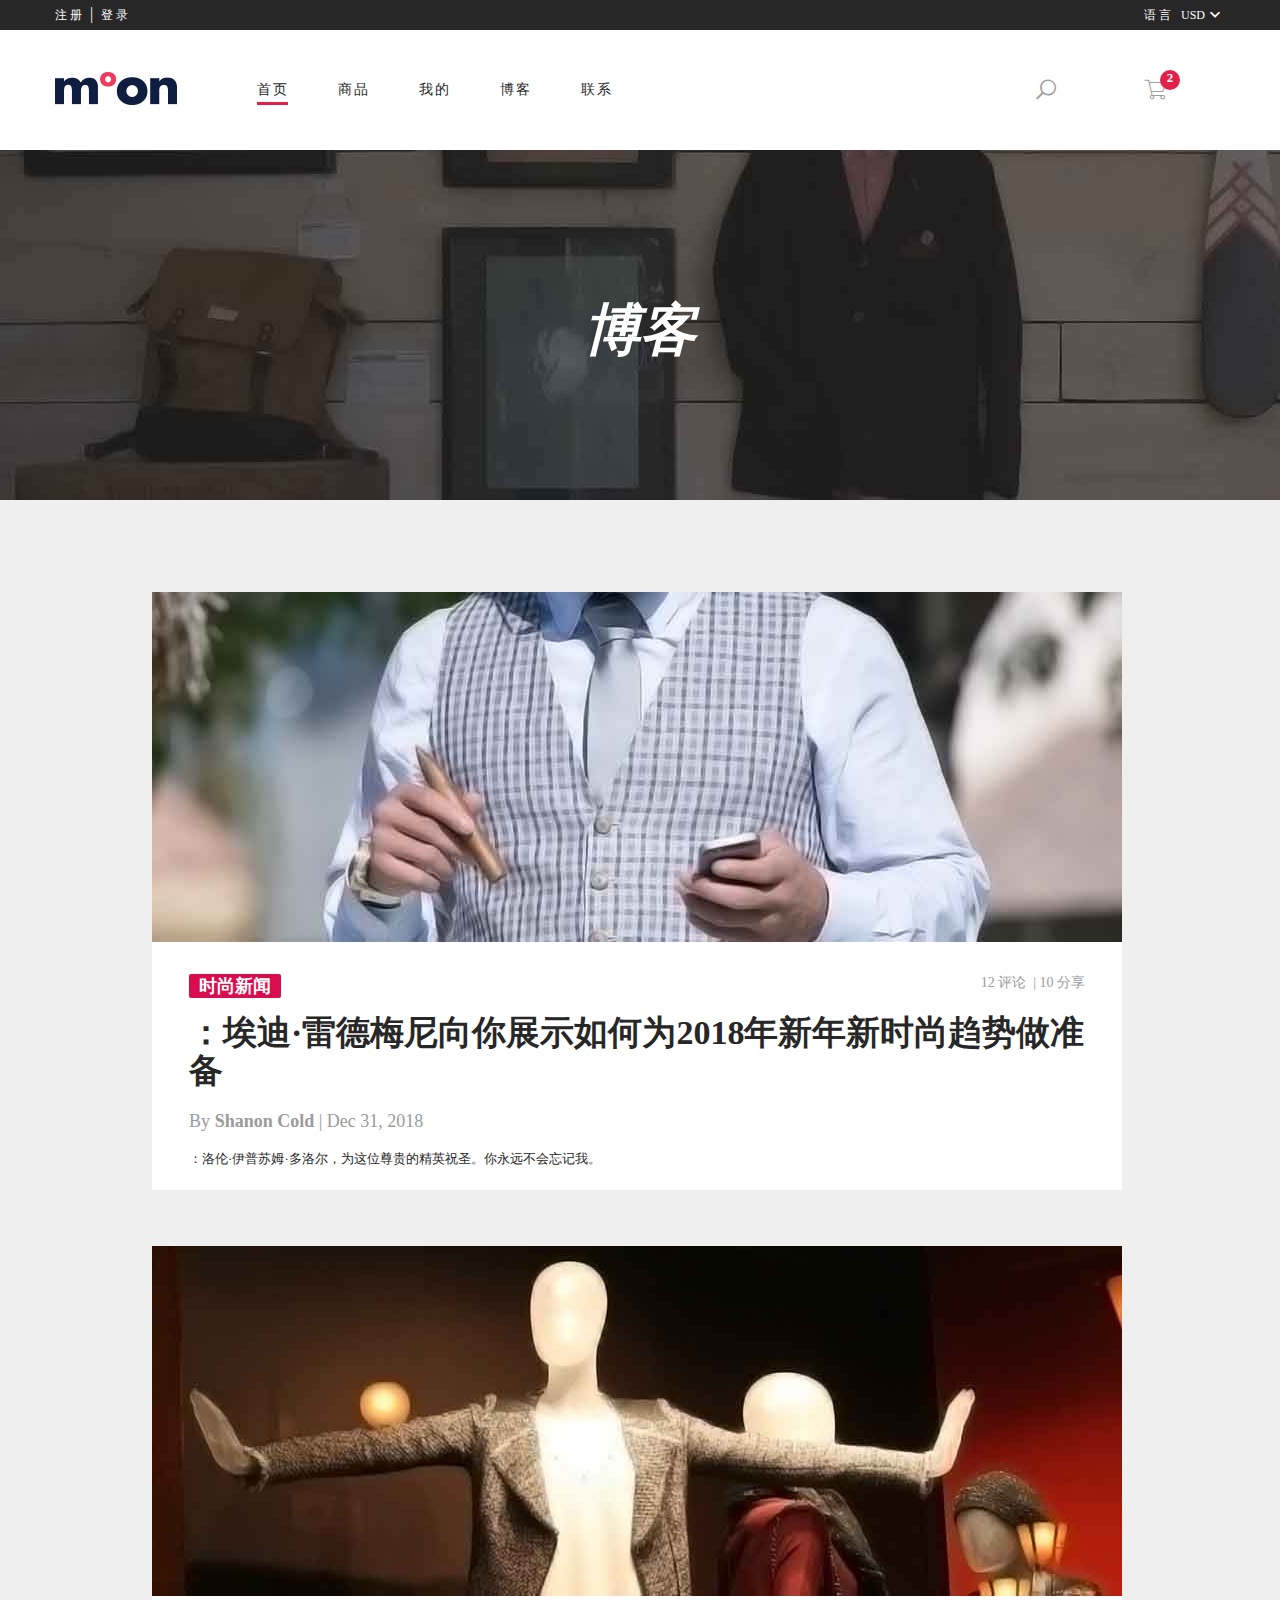
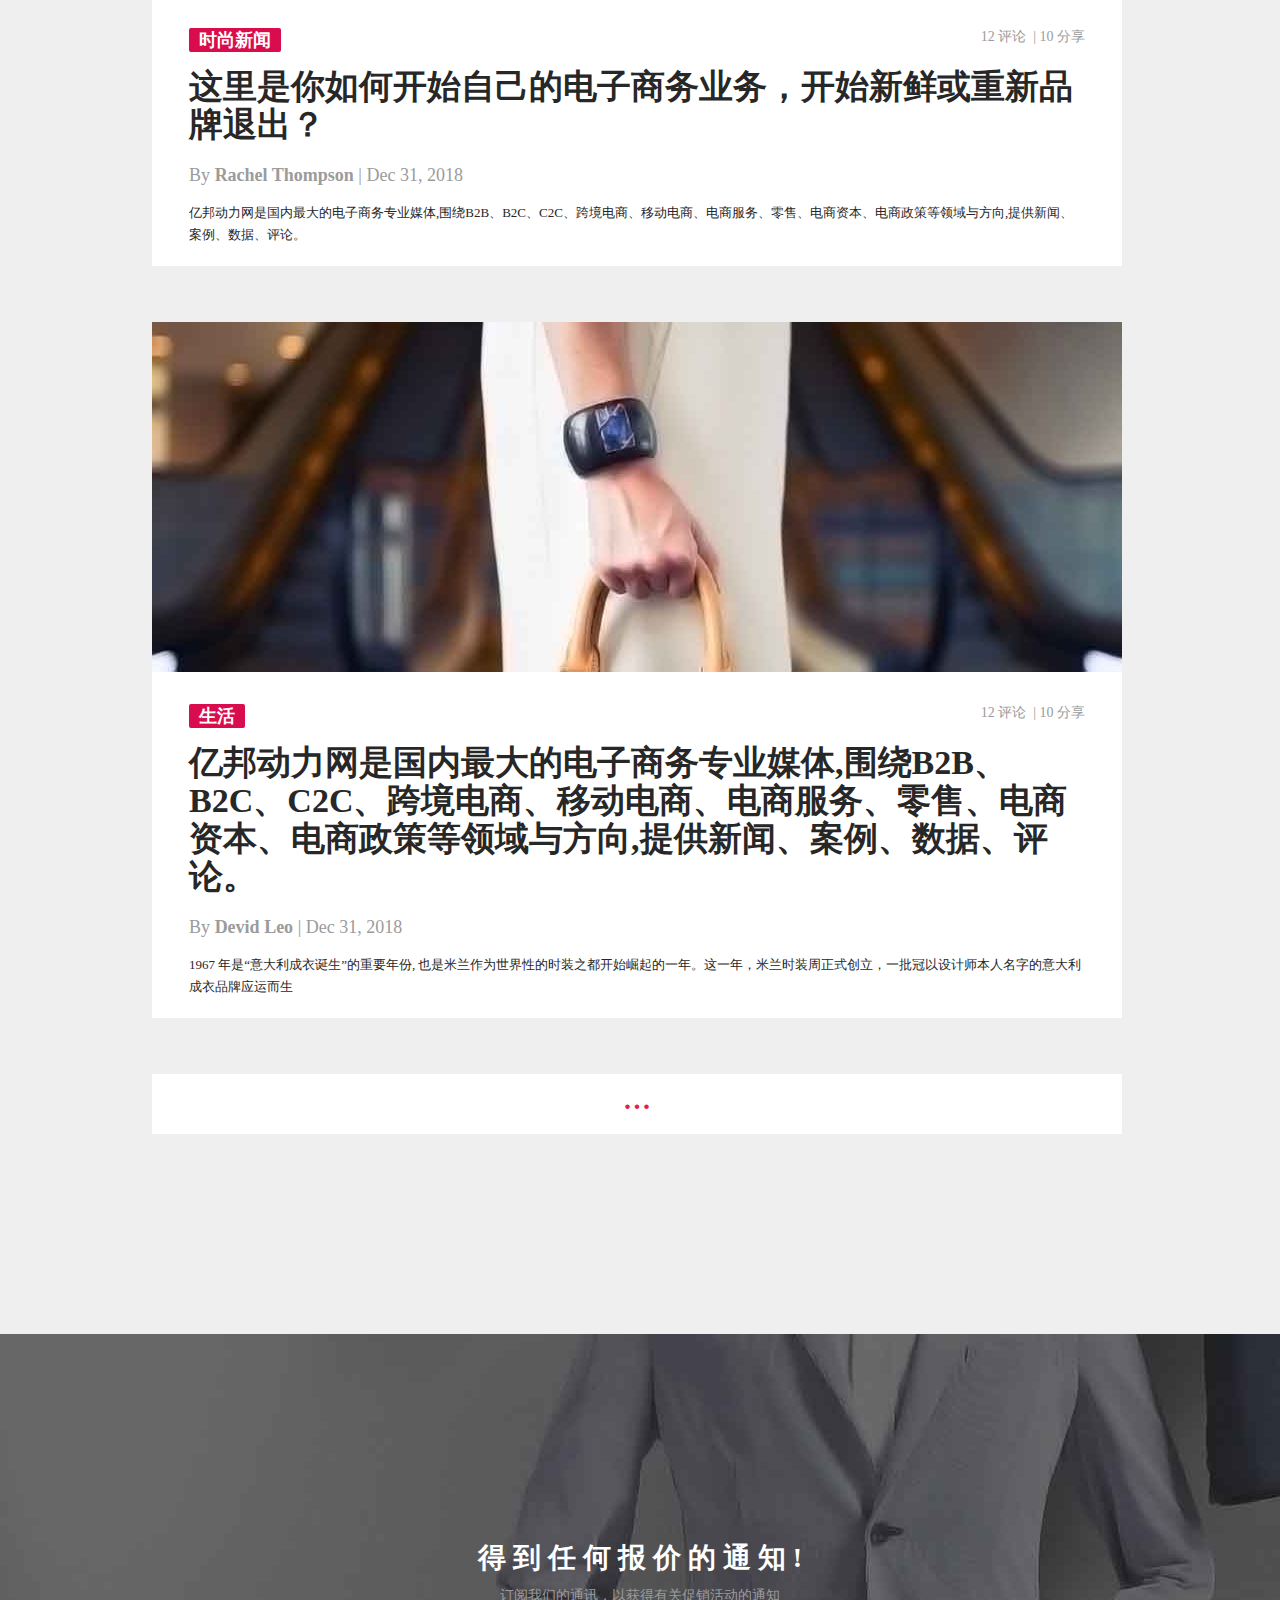
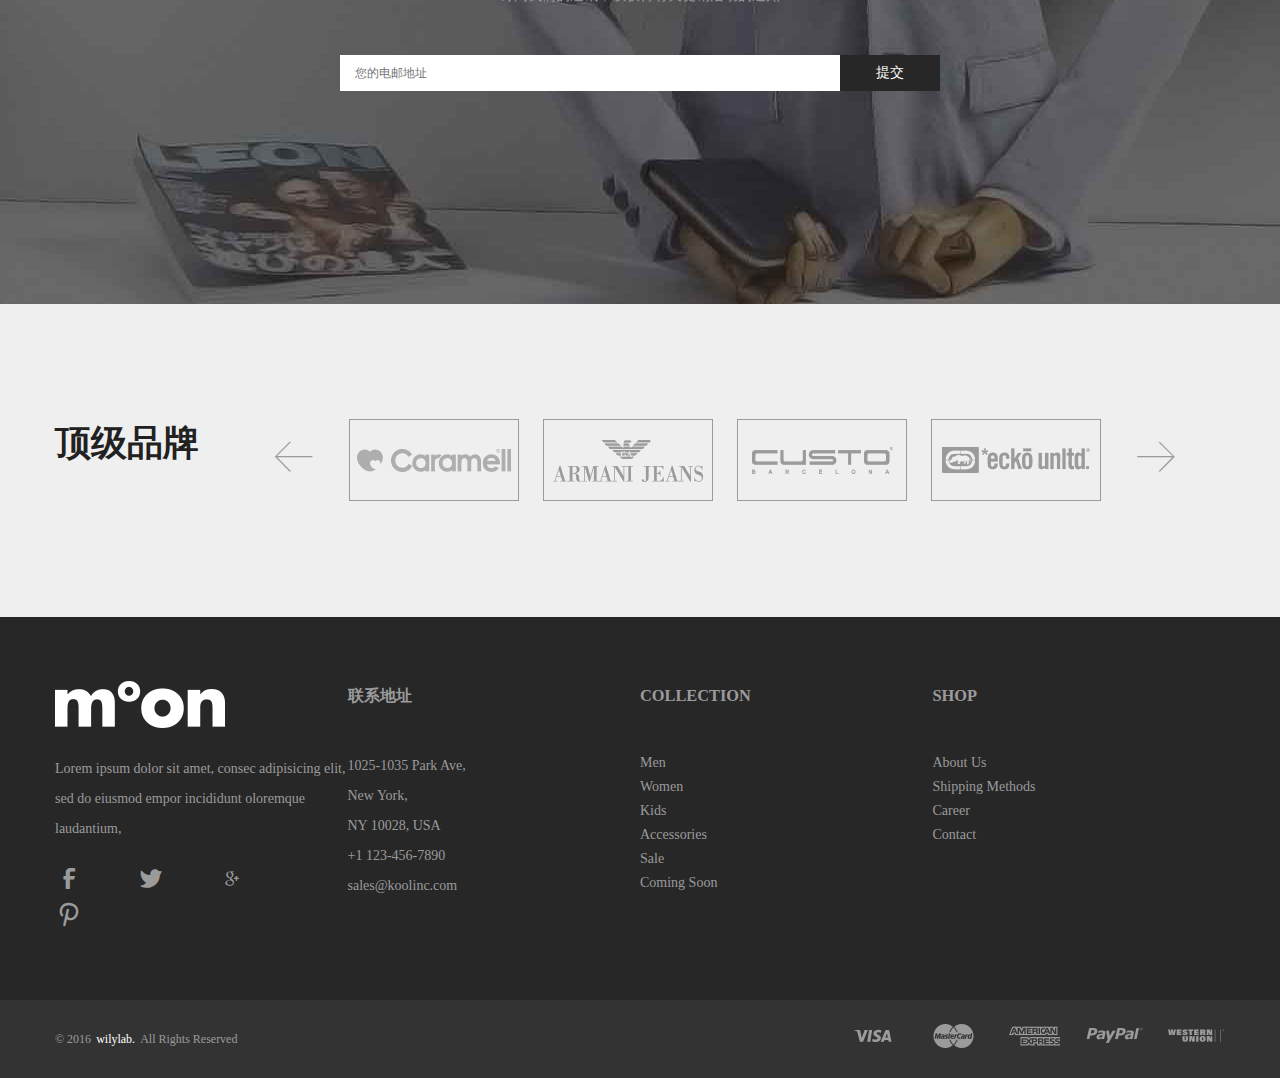
==== blog.html @ fa35be15 "博客页面" ====
<!DOCTYPE html>
<html lang="en">
	<head>
		<meta charset="UTF-8" />
		<meta name="viewport" content="width=device-width, initial-scale=1.0" />
		<title>index</title>
		<link rel="stylesheet" href="./css/common.css" />
		<link rel="stylesheet" href="./css/header.css" />
		<link rel="stylesheet" href="./css/footer.css" />
		<link rel="stylesheet" href="./fonts/iconfont.css" />
		<link rel="stylesheet" href="./css/blog.css">
	</head>
	<body>
		<!-- 头部 -->
		<div class="header container-fluid">
			<div class="container clearfix">
				<div class="login fl">
					<a href="javascript:;">注&nbsp;册</a>
					<span>&nbsp;|&nbsp;</span>
					<a href="javascript:;">登&nbsp;录</a>
				</div>
				<div class="language fr clearfix">
					<div class="fl">
						<a href="javascript:;">语&nbsp;言</a>
					</div>
					<div class="usd fr">
						<a href="javascript:;"
							>USD<i class="iconfont icon-Down"></i
						></a>
						<ul>
							<li><a href="">USD</a></li>
							<li><a href="">URO</a></li>
							<li><a href="">GBP</a></li>
						</ul>
					</div>
				</div>
			</div>
		</div>
		<!-- 导航 -->
		<div class="nav">
			<div class="container clearfix">
				<div class="logo fl"><img src="./img/logo.png" alt="" /></div>
				<ul class="menu fl clearfix">
					<li>
						<a href="">首页</a>
						<div class="bdbottom active"></div>
					</li>
					<li>
						<a href="">商品</a>
						<div class="bdbottom"></div>
					</li>
					<li>
						<a href="">我的</a>
						<div class="bdbottom"></div>
					</li>
					<li>
						<a href="">博客</a>
						<div class="bdbottom"></div>
					</li>
					<li>
						<a href="">联系</a>
						<div class="bdbottom"></div>
					</li>
				</ul>
				<div class="search_cart fr clearfix">
					<div class="cart fr">
						<i class="iconfont icon-cart"></i
						><span class="cart_num">2</span>
						<div class="cart-content"></div>
					</div>
					<div class="search fl">
						<div class="search-input">
							<input
								type="text"
								class="iptactive"
								placeholder="搜索......"
							/>
						</div>
						<i class="iconfont icon-Search"></i>
					</div>
				</div>
			</div>
		</div>
		
		<!-- blog-banner -->
		<div class="blog-banner">
			<h1>博客</h1>
		</div>

		<!-- blog -->
		<div class="blog">
			<div class="container">
				<ul class="blog-list">
					<li class="blog-item">
						<div class="blog-img">
							<img src="./img/blog/3.jpg" alt="">
							<div class="cover"></div>
							<a class="detail" href="javascript:;">继续阅读</a>
						</div>
						<div class="blog-info">
							<div class="blog-cate clearfix">
								<a href="javascript:;">时尚新闻</a>
								<div class="comment">
									<span>12</span> 评论&nbsp;&nbsp;|
									<span>10</span> 分享
								</div>
							</div>
							<h2>：埃迪·雷德梅尼向你展示如何为2018年新年新时尚趋势做准备</h2>
							<div class="author-date">
								By <span>Shanon Cold</span> | Dec 31, 2018
							</div>
							<p>：洛伦·伊普苏姆·多洛尔，为这位尊贵的精英祝圣。你永远不会忘记我。</p>
						</div>
					</li>
					<li class="blog-item">
						<div class="blog-img">
							<img src="./img/blog/4.jpg" alt="">
							<div class="cover"></div>
							<a class="detail" href="javascript:;">继续阅读</a>
						</div>
						<div class="blog-info">
							<div class="blog-cate clearfix">
								<a href="javascript:;">时尚新闻</a>
								<div class="comment">
									<span>12</span> 评论&nbsp;&nbsp;|
									<span>10</span> 分享
								</div>
							</div>
							<h2>这里是你如何开始自己的电子商务业务，开始新鲜或重新品牌退出？</h2>
							<div class="author-date">
								By <span>Rachel Thompson</span> | Dec 31, 2018
							</div>
							<p>亿邦动力网是国内最大的电子商务专业媒体,围绕B2B、B2C、C2C、跨境电商、移动电商、电商服务、零售、电商资本、电商政策等领域与方向,提供新闻、案例、数据、评论。</p>
						</div>
					</li>
					<li class="blog-item">
						<div class="blog-img">
							<img src="./img/blog/5.jpg" alt="">
							<div class="cover"></div>
							<a class="detail" href="javascript:;">继续阅读</a>
						</div>
						<div class="blog-info">
							<div class="blog-cate clearfix">
								<a href="javascript:;">生活</a>
								<div class="comment">
									<span>12</span> 评论&nbsp;&nbsp;|
									<span>10</span> 分享
								</div>
							</div>
							<h2>亿邦动力网是国内最大的电子商务专业媒体,围绕B2B、B2C、C2C、跨境电商、移动电商、电商服务、零售、电商资本、电商政策等领域与方向,提供新闻、案例、数据、评论。</h2>
							<div class="author-date">
								By <span>Devid Leo</span> | Dec 31, 2018
							</div>
							<p>1967 年是“意大利成衣诞生”的重要年份, 也是米兰作为世界性的时装之都开始崛起的一年。这一年，米兰时装周正式创立，一批冠以设计师本人名字的意大利成衣品牌应运而生</p>
						</div>
					</li>
				
					<a href="javascript:;" class="load-more">...</a>
				</ul>
			</div>
		</div>

        <!-- subscribe -->
		<div class="subscribe">
			<div class="email"> 
				<h1>得 到 任 何 报 价 的 通 知 !</h1>
				<p>订阅我们的通讯，以获得有关促销活动的通知</p>
				<div class="input">
					<form action="#">
						<input type="text" placeholder="您的电邮地址"><a href="javascript:;">提交</a>
					</form>

				</div>
			</div>
		</div>
		<!-- brand -->
		<div class="brand">
			<div class="container clearfix">
				<div class="text fl">顶级品牌</div>
				<div class="brand-list fl">
					<ul class="clearfix">
						<li><img src="./img/brands/4.png" alt=""></li>
						<li><img src="./img/brands/1.png" alt=""></li>
						<li><img src="./img/brands/2.png" alt=""></li>
						<li><img src="./img/brands/3.png" alt=""></li>
						<li><img src="./img/brands/4.png" alt=""></li>
						<li><img src="./img/brands/1.png" alt=""></li>
						<li><img src="./img/brands/2.png" alt=""></li>
						<li><img src="./img/brands/3.png" alt=""></li>
					</ul>
				</div>
				<div class="brand-control">
					<button class="prev">
						<i class="iconfont icon-left"></i>
					</button>
					<button class="next">
						<i class="iconfont icon-right1"></i>
					</button>
				</div>
			</div>
		</div>
		<!-- footer -->
		<div class="footer">
			<div class="footer-top">
				<ul class="container clearfix">
					<li>
						<img src="./img/footer-logo.png" alt="">
						<p>Lorem ipsum dolor sit amet, consec adipisicing elit, sed do eiusmod empor incididunt oloremque laudantium,</p>
						<div class="logo">
							<i class="iconfont icon-facebook
							"></i>
							<i class="iconfont icon-twitter
							"></i>
							<i class="iconfont icon-weibiaoti503
							"></i>
							<i class="iconfont icon-pinterest
							"></i>
						</div>
					</li>
					<li>
						<h3>联系地址</h3>
						<p>1025-1035 Park Ave,</br>
							New York,</br>
							NY 10028, USA</br>
							+1 123-456-7890</br>
							sales@koolinc.com</p>
					</li>
					<li>
						<h3>COLLECTION</h3>
						<div class="collection">
							<a href="javascript:;">Men</a>
							<a href="javascript:;">Women</a>
							<a href="javascript:;">Kids</a>
							<a href="javascript:;">Accessories</a>
							<a href="javascript:;">Sale</a>
							<a href="javascript:;">Coming Soon</a>
						</div>
					</li>
					<li>
						<h3>SHOP</h3>
						<div class="shop">
							<a href="javascript:;">About Us</a>
							<a href="javascript:;">Shipping Methods</a>
							<a href="javascript:;">Career</a>
							<a href="javascript:;">Contact</a>
						</div>
					</li>
				</ul>
			</div>
			<div class="footer-bottom">
				<div class="container clearfix">
					<div class="rights fl">
						<span>© 2016</span><a href="javascript:;">wilylab.</a><span>All Rights Reserved</span>
					</div>
					<div class="payments fr">
						<img src="./img/payment.png" alt="">
					</div>
				</div>
			</div>
		</div>
		<script src="./js/jquery-3.5.1.min.js"></script>
		<script src="./js/common.js"></script>
	</body>
</html>
---- css/common.css ----
* {
    margin: 0;
    padding: 0;
}

body {
    overflow-x: hidden;
    background-color: #efefef;
}

a {
    text-decoration: none;
    color: #fff;
    font-size: 12px;
}

ul, ol {
    list-style: none;
}

img {
    vertical-align: center;
}

.header {
    background-color: #272727;
    height: 30px;
}

.container {
    width: 1170px;
    margin: 0 auto;
}

.container-fluid {
    width: 100%;
}

.fl {
    float: left;
}

.fr {
    float: right;
}

.clearfix::after {
    content: '';
    display: block;
    clear: both;
}

.table-row {
    width: 100%;
    border-bottom: 1px solid #ebebeb;
}

.table-row::after {
    content: "";
    display: block;
    clear: both;
}

.table-cell {
    float: left;
    text-align: center;
    box-sizing: border-box;
}

.table-cell[class*='col-4'] {
    width: 40%;
}

.table-cell[class*='col-1'] {
    width: 15%;
}

.table-cell[class*='col-3'] {
    width: 30%;
}

.table-cell[class*='col-6'] {
    width: 60%;
}

.table-cell[class*='col-5'] {
    width: 50%;
}

.table-cell[class*='col-25'] {
    width: 25%;
}
---- css/header.css ----
.login a, .language a {
    line-height: 30px;
    transition: all 0.5s;
}

.login a:hover, .language a:hover {
    color: #e2214b;
}

.login span, .language span {
    color: #fff;
}

.login .iconfont, .language .iconfont {
    font-size: 20px;
    vertical-align: bottom;
}

.login .usd, .language .usd {
    position: relative;
}

.login .usd:hover ul, .language .usd:hover ul {
    display: block;
    margin-top: 0px;
    top: 40px;
    opacity: 1;
    z-index: 2;
}

.login .usd ul, .language .usd ul {
    z-index: -1;
    position: absolute;
    top: 30px;
    right: 0px;
    width: 100px;
    height: 89px;
    background-color: #272727;
    margin-top: 20px;
    opacity: 0;
    transition: all 0.5s;
    text-align: right;
    padding: 5px 20px 0 0;
}

.login .usd ul li, .language .usd ul li {
    height: 25px;
}

.login .usd ul li a, .language .usd ul li a {
    line-height: 30px;
    transition: all 0.5s;
}

.login .usd ul li a:hover, .language .usd ul li a:hover {
    color: #e2214b;
}

.login .usd ul::before, .language .usd ul::before {
    content: "";
    height: 10px;
    width: 10px;
    background-color: #272727;
    position: absolute;
    top: -5px;
    right: 20px;
    transform: rotate(45deg);
}

.language a {
    margin-left: 10px;
}

/* 导航栏 */

.nav {
    background-color: #fff;
    height: 120px;
}

.nav .container {
    height: 100%;
}

.nav .logo {
    height: 100%;
    line-height: 140px;
    margin-right: 80px;
}

.nav .menu {
    height: 100%;
}

.nav .menu li {
    height: 100%;
    float: left;
    margin-right: 50px;
    position: relative;
    overflow: hidden;
}

.nav .menu li a {
    color: #272727;
    font-size: 14px;
    letter-spacing: 1.5px;
    line-height: 120px;
}

.nav .menu li:hover .bdbottom {
    left: 0;
}

.nav .menu li .bdbottom {
    width: 31px;
    height: 3px;
    position: absolute;
    bottom: 45px;
    left: -31px;
    background-color: #e2214b;
    transition: all 0.5s;
}

.nav .menu li .active {
    left: 0px !important;
}

.nav .search_cart {
    height: 100%;
    position: relative;
    z-index: 1;
}

.nav .search_cart .cart {
    position: relative;
    margin-right: 30px;
    width: 79px;
    cursor: pointer;
    text-align: center;
    transition: all 0.5s;
}

.nav .search_cart .cart span {
    position: absolute;
    display: block;
    right: 15px;
    top: 40px;
    width: 20px;
    height: 20px;
    border-radius: 50%;
    background-color: #e2214b;
    text-align: center;
    color: #fff;
    font-size: 13px;
    font-weight: bold;
}

.nav .search_cart .cart .cart-content {
    visibility: hidden;
    position: absolute;
    opacity: 0;
    right: 0;
    top: 140px;
    transition: all 1s;
    margin-top: 24px;
    z-index: 99;
    width: 288px;
    height: 359px;
    background-color: #fff;
    box-shadow: 0 0 4px rgba(0, 0, 0, 0.5);
}

.nav .search_cart .cart .cart-content::before {
    content: "";
    height: 10px;
    width: 10px;
    background-color: #fff;
    position: absolute;
    top: -5px;
    right: 20px;
    transform: rotate(45deg);
}

.nav .search_cart .cart .conactive {
    transform: translateY(-20px);
    visibility: visible;
    opacity: 1;
}

.nav .search_cart .cart-bgc {
    background-color: #414141;
}

.nav .search_cart .search-input {
    position: relative;
    left: 0px;
    top: 25px;
    width: 860px;
    height: 70px;
    overflow: hidden;
    visibility: hidden;
    transition: all 4s;
    z-index: -1;
}

.nav .search_cart .search-input input {
    opacity: 1;
    position: absolute;
    left: 0;
    outline: 0;
    border: 0;
    width: 100%;
    height: 100%;
    background-color: #f2f2f2;
    font-size: 30px;
    font-weight: bold;
    color: #aeaeae;
    padding-left: 15px;
    transition: all 0.5s;
}

.nav .search_cart .w860 {
    visibility: visible;
    left: -825px;
    transition: all 0s;
}

.nav .search_cart .iptactive {
    left: 860px !important;
    opacity: 0 !important;
}

.nav .search_cart>div {
    width: 40px;
    height: 100%;
    margin-left: 40px;
}

.nav .search_cart>div i {
    font-size: 20px;
    color: #a39d9e;
    line-height: 120px;
    cursor: pointer;
}

.nav .search_cart>div .icon-Search {
    position: absolute;
    top: 0;
}
---- css/footer.css ----
/*   subscribe   */

.subscribe {
    margin-top: 200px;
    padding: 205px 0 210px;
    background: url("../img/subscribe-bg.jpg") no-repeat;
}

.subscribe .email {
    text-align: center;
    height: 158px;
    color: #fff;
}

.subscribe .email h1 {
    font-size: 28px;
}

.subscribe .email p {
    color: #9b9b9c;
    font-size: 14px;
    margin: 10px 0 50px 0;
}

.subscribe .email input {
    border: 0;
    outline: 0;
    color: #333;
    font-size: 12px;
    height: 36px;
    width: 470px;
    padding: 0 15px;
}

.subscribe .email a {
    display: inline-block;
    width: 100px;
    height: 36px;
    background-color: #272727;
    vertical-align: top;
    font-size: 14px;
    line-height: 36px;
    transition: all 0.3s;
}

.subscribe .email a:hover {
    background-color: #e2214b;
    color: #fff;
}

/*   brand  */

.brand {
    padding: 112px 0;
}

.brand .container {
    position: relative;
}

.brand .text {
    color: #212121;
    font-size: 36px;
    font-weight: bold;
    margin-right: 150px;
}

.brand .brand-list {
    width: 754px;
    height: 86px;
    overflow: hidden;
    position: relative;
}

.brand .brand-list ul {
    position: absolute;
    left: -194px;
    width: 800%;
}

.brand .brand-list li {
    float: left;
    margin-right: 24px;
}

.brand .brand-control {
    position: absolute;
    top: 25%;
    width: 100%;
}

.brand .brand-control button {
    outline: 0;
    border: 0;
    cursor: pointer;
}

.brand .brand-control .next {
    float: right;
    margin-right: 50px;
}

.brand .brand-control .prev {
    float: left;
    margin-left: 220px;
}

.brand .brand-control i {
    font-size: 30px;
    color: #9b9b9c;
}

.brand .brand-control .icon-right {
    font-size: 32px;
}

/*  footer  */

.footer-top {
    background-color: #272727;
    padding: 64px 0;
    color: #9b9b9c;
    font-size: 14px;
    line-height: 30px;
}

.footer-top li {
    width: 25%;
    float: left;
}

.footer-top p {
    margin-top: 15px;
    margin-bottom: 20px;
}

.footer-top h3 {
    margin-bottom: 40px;
}

.footer-top .shop a, .footer-top .collection a {
    display: block;
    color: #9b9b9c;
    font-size: 14px;
    line-height: 30px;
    transition: all 0.5s;
    line-height: 24px;
}

.footer-top .shop a:hover, .footer-top .collection a:hover {
    color: #e2214b;
}

.footer-top .logo i {
    font-size: 28px;
    margin-right: 50px;
    line-height: 30px;
    transition: all 0.5s;
}

.footer-top .logo i:hover {
    color: #e2214b;
}

.footer-bottom {
    padding: 24px 0;
    background-color: #333;
    font-size: 12px;
    color: #9b9b9c;
}

.footer-bottom a {
    font-size: 12px;
    margin: 5px;
    line-height: 30px;
    transition: all 0.5s;
}

.footer-bottom a:hover {
    color: #e2214b;
}
---- fonts/iconfont.css ----
@font-face {font-family: "iconfont";
  src: url('iconfont.eot?t=1597279412888'); /* IE9 */
  src: url('iconfont.eot?t=1597279412888#iefix') format('embedded-opentype'), /* IE6-IE8 */
  url('[data-uri]') format('woff2'),
  url('iconfont.woff?t=1597279412888') format('woff'),
  url('iconfont.ttf?t=1597279412888') format('truetype'), /* chrome, firefox, opera, Safari, Android, iOS 4.2+ */
  url('iconfont.svg?t=1597279412888#iconfont') format('svg'); /* iOS 4.1- */
}

.iconfont {
  font-family: "iconfont" !important;
  font-size: 16px;
  font-style: normal;
  -webkit-font-smoothing: antialiased;
  -moz-osx-font-smoothing: grayscale;
}

.icon-right:before {
  content: "\e668";
}

.icon-weibiaoti503:before {
  content: "\e610";
}

.icon-arrowleft:before {
  content: "\e618";
}

.icon-arrowright:before {
  content: "\e626";
}

.icon-cart:before {
  content: "\e613";
}

.icon-left:before {
  content: "\e627";
}

.icon-right1:before {
  content: "\e62d";
}

.icon-xingxing:before {
  content: "\e642";
}

.icon-right2:before {
  content: "\e655";
}

.icon-eye:before {
  content: "\e64c";
}

.icon-fanhuidingbu:before {
  content: "\e602";
}

.icon-circle:before {
  content: "\e621";
}

.icon-heart:before {
  content: "\e619";
}

.icon-twitter:before {
  content: "\e622";
}

.icon-Search:before {
  content: "\e69d";
}

.icon-pinterest:before {
  content: "\e7a8";
}

.icon-close:before {
  content: "\e616";
}

.icon-facebook:before {
  content: "\e953";
}

.icon-Down:before {
  content: "\e61c";
}

.icon-circle-x:before {
  content: "\e656";
}
---- css/blog.css ----
.blog-banner {
  background: url("../img/page-banner.jpg") no-repeat;
  padding: 143px 0;
  margin-bottom: 80px;
}

.blog-banner h1 {
  color: #fff;
  font-size: 56px;
  font-style: italic;
  text-align: center;
}

.blog .blog-list {
  width: 970px;
  margin-left: 8.3%;
}

.blog .blog-list .load-more {
  display: inline-block;
  width: 100%;
  color: #e2214b;
  background-color: #fff;
  font-size: 38px;
  text-align: center;
  height: 60px;
}

.blog .blog-item {
  margin-bottom: 56px;
}

.blog .blog-item:hover .cover {
  opacity: 0.6;
}

.blog .blog-item:hover .detail {
  transform: scale(1);
}

.blog .blog-img {
  position: relative;
}

.blog .blog-img img {
  vertical-align: bottom;
}

.blog .blog-img .cover {
  position: absolute;
  top: 0;
  top: 0;
  width: 100%;
  height: 100%;
  opacity: 0;
  background-color: #272727;
  transition: all 0.3s;
}

.blog .blog-img a {
  position: absolute;
  left: 40%;
  top: 45%;
  display: block;
  border: 2px solid #fff;
  color: #fff;
  text-align: center;
  width: 170px;
  line-height: 30px;
  transition: all 0.3s;
  z-index: 1;
  transform: scale(0);
}

.blog .blog-img a:hover {
  color: #db2559;
  background-color: #fff;
}

.blog .blog-info {
  background-color: #fff;
  padding: 32px 37px 20px;
}

.blog .blog-info .blog-cate a {
  display: block;
  color: #fff;
  background-color: #d90d4e;
  font-size: 18px;
  font-weight: bold;
  line-height: 24px;
  border-radius: 2px;
  text-align: center;
  padding: 0 10px;
  float: left;
}

.blog .blog-info .blog-cate .comment {
  float: right;
  color: #9b9b9c;
  font-size: 14px;
}

.blog .blog-info h2 {
  cursor: pointer;
  color: #272727;
  font-size: 34px;
  line-height: 38px;
  margin: 16px 0 21px;
  transition: all 0.3s;
}

.blog .blog-info h2:hover {
  color: #db2559;
}

.blog .blog-info .author-date {
  color: #9b9b9c;
  font-size: 18px;
  margin-bottom: 16px;
}

.blog .blog-info .author-date span {
  cursor: pointer;
  font-weight: bold;
  transition: all 0.3s;
}

.blog .blog-info .author-date span:hover {
  color: #db2559;
}

.blog .blog-info p {
  color: #272727;
  font-size: 13px;
  line-height: 22px;
}
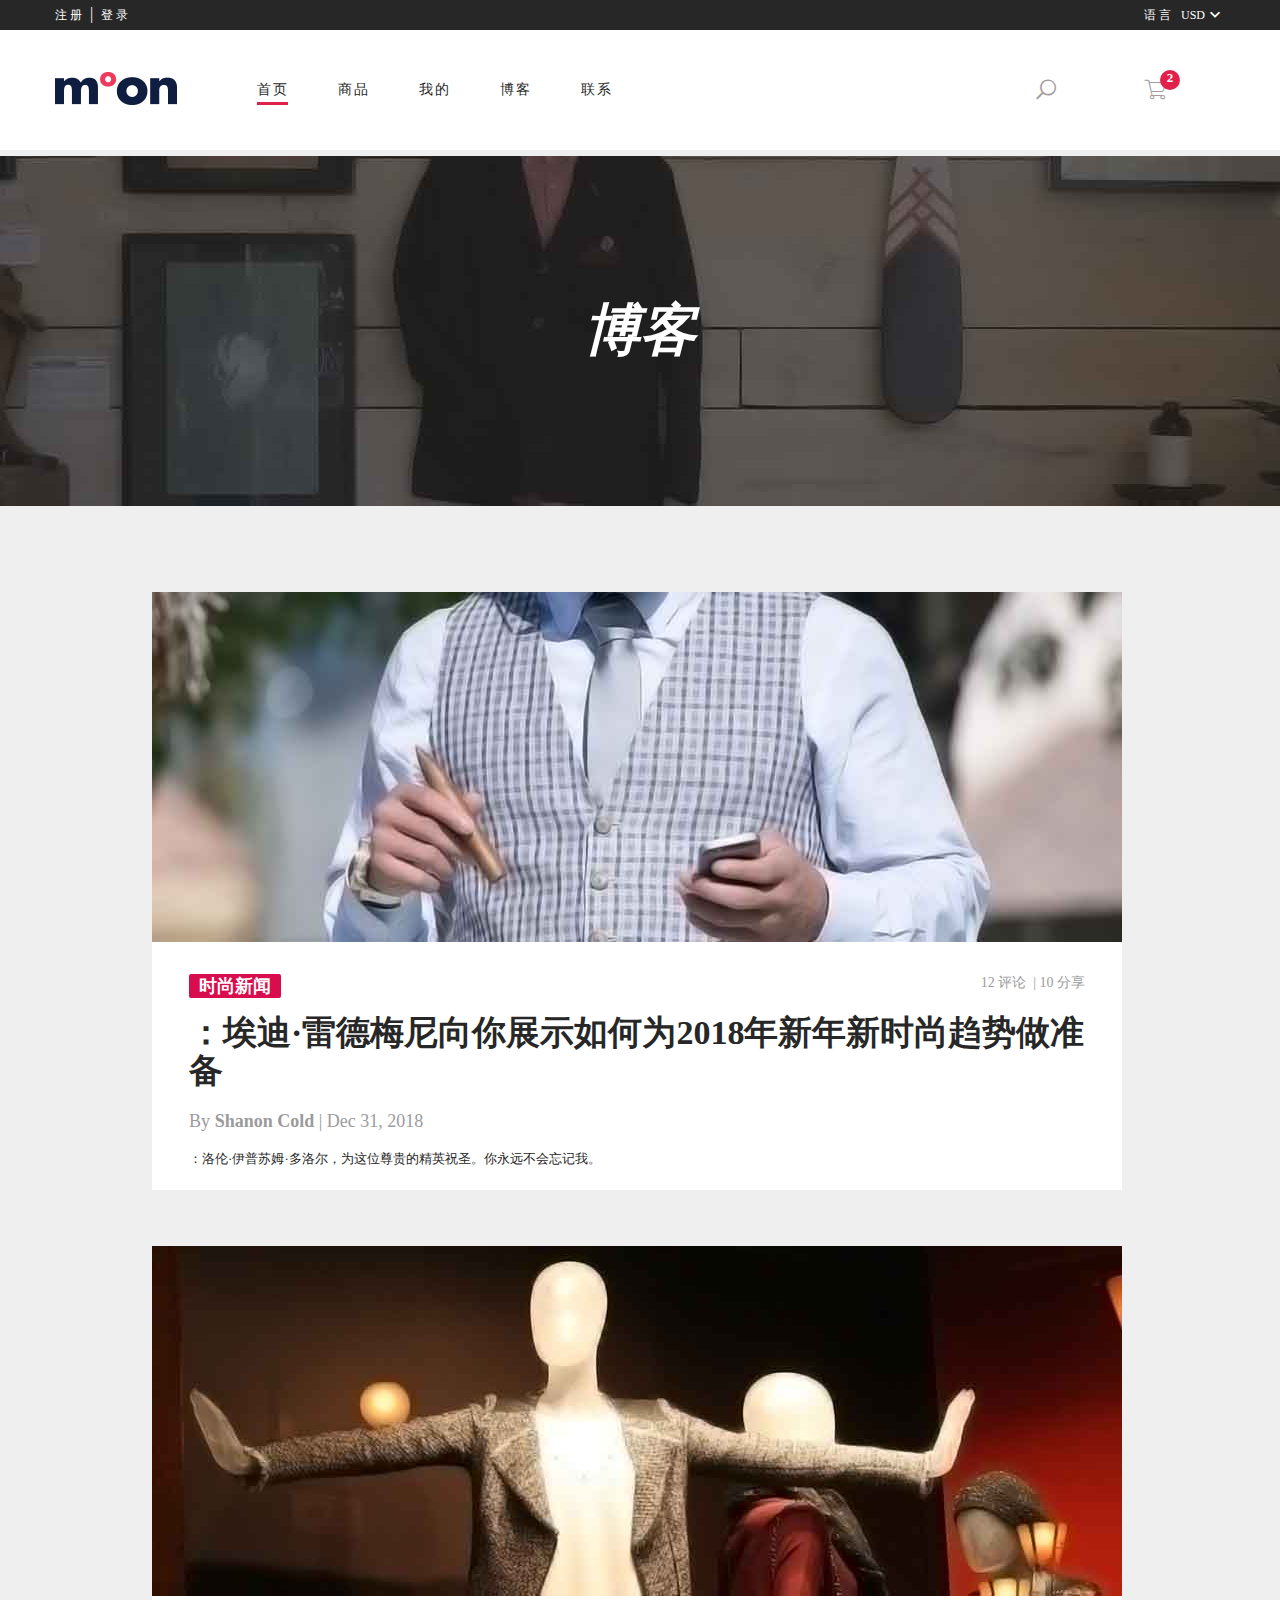
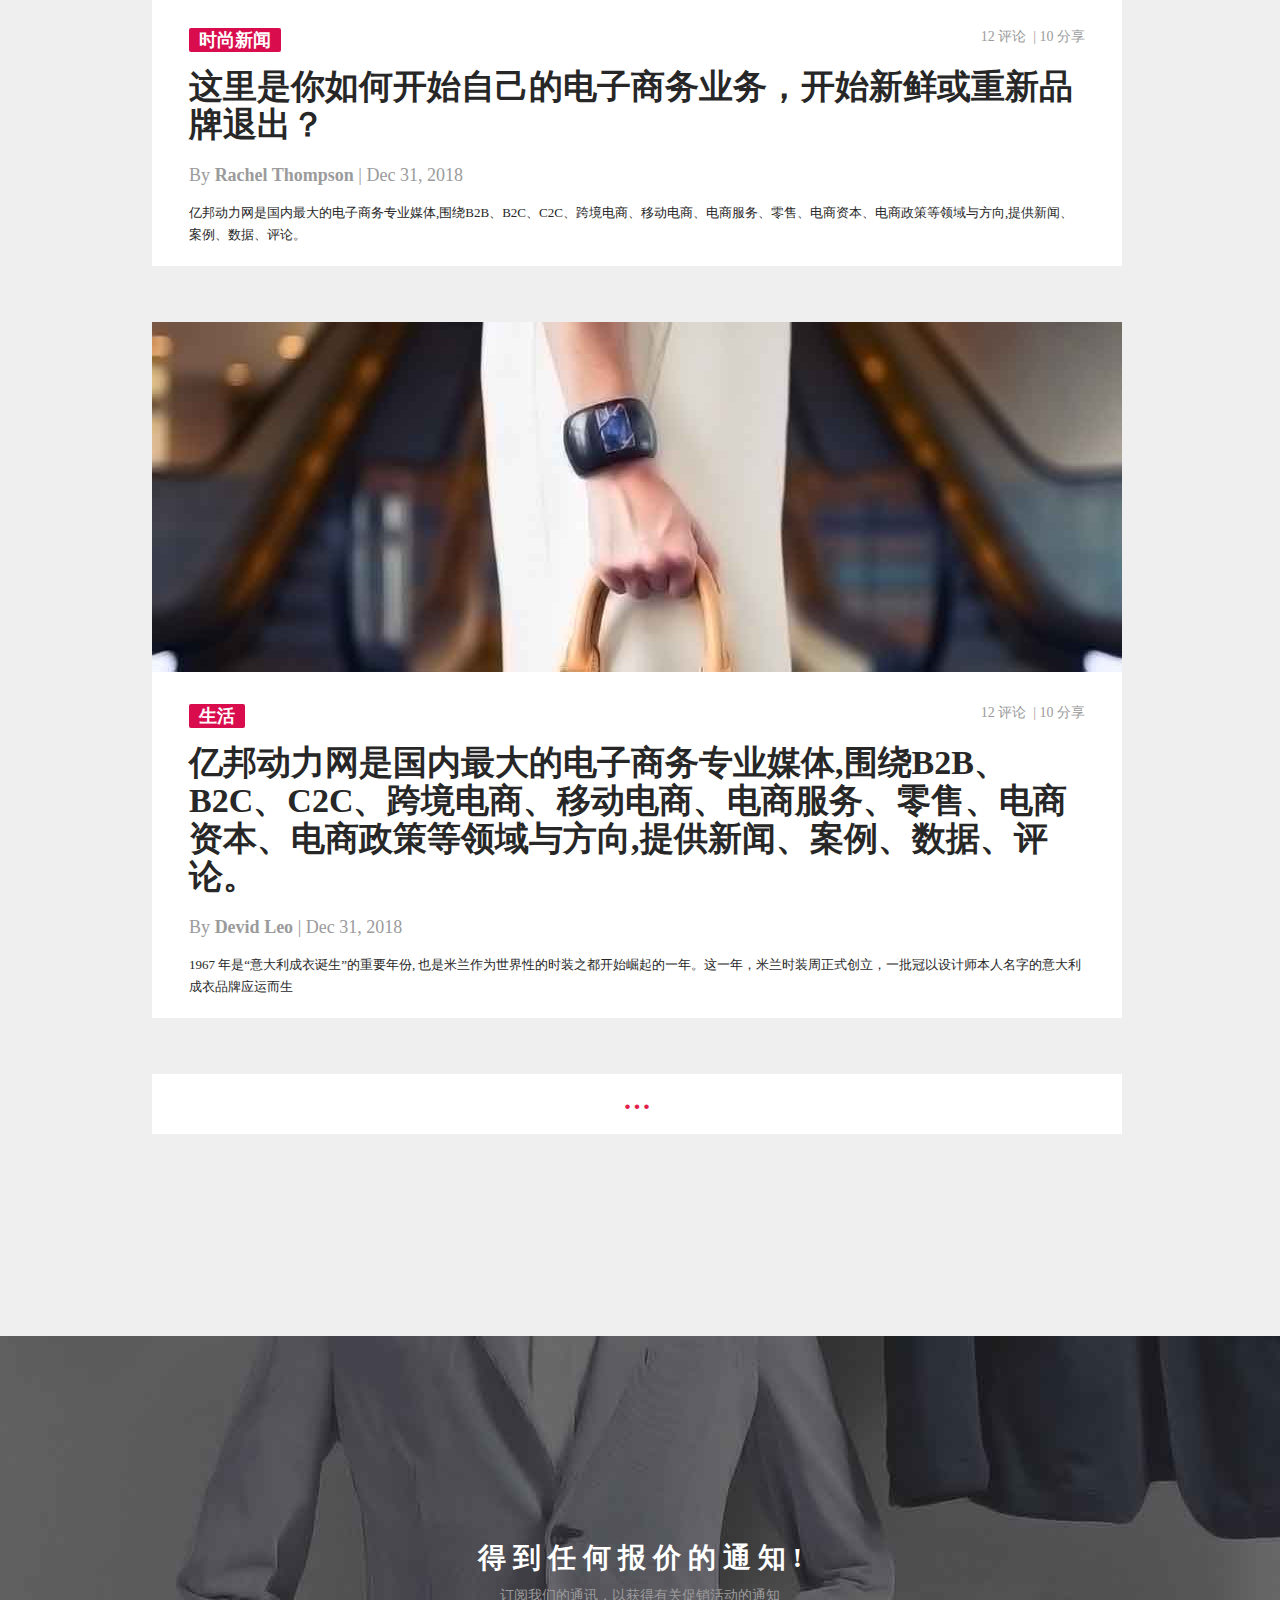
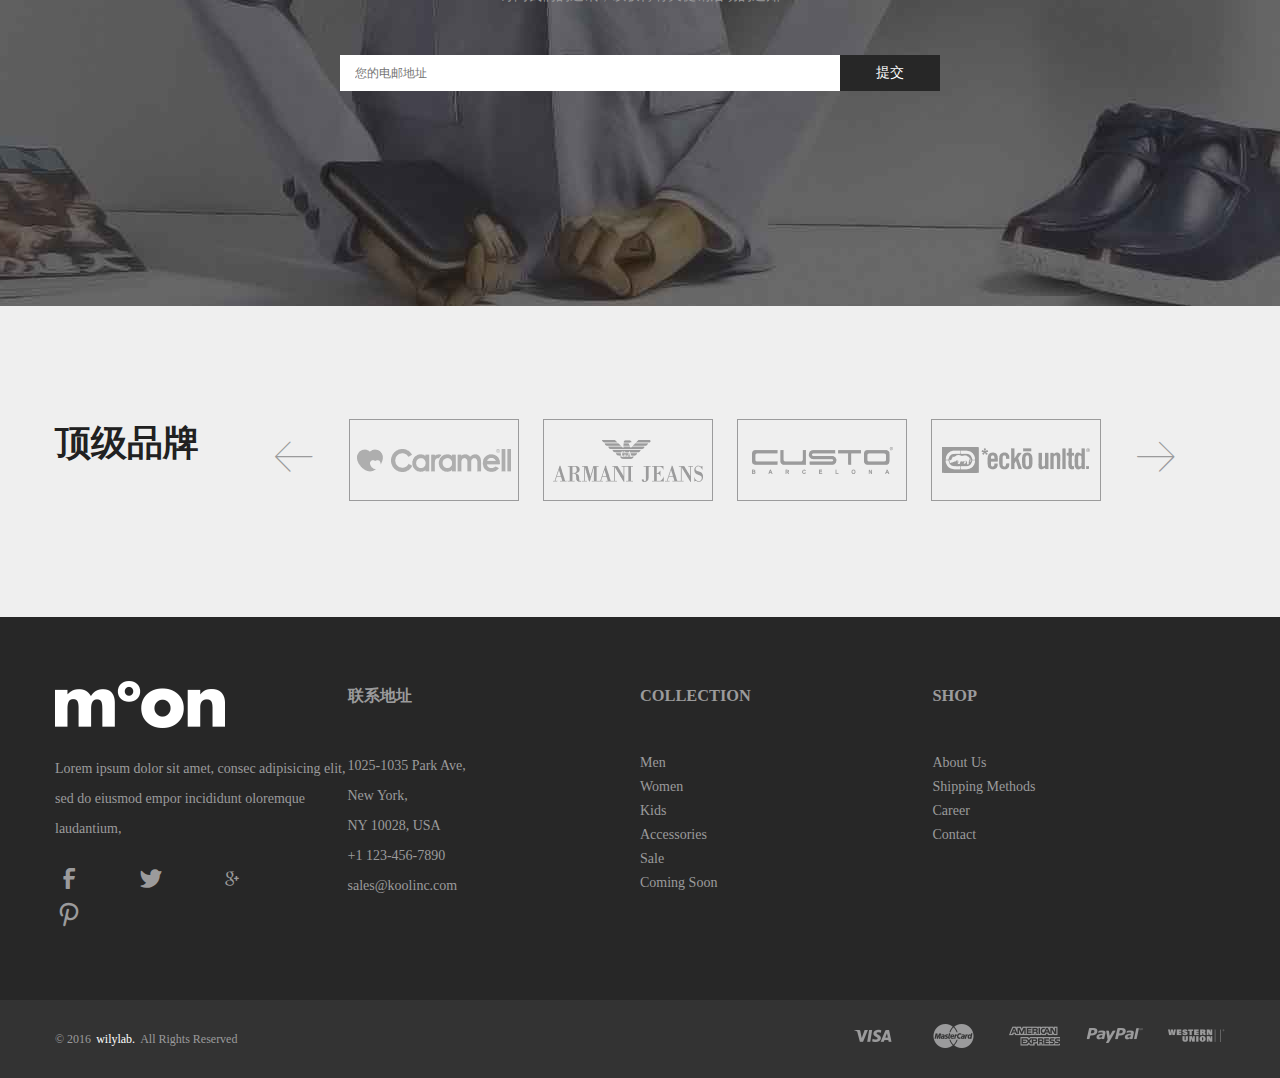
==== commit d2f8c517: "详情、商品、博客、wish页面" ====
--- a/blog.html
+++ b/blog.html
@@ -3,7 +3,7 @@
 	<head>
 		<meta charset="UTF-8" />
 		<meta name="viewport" content="width=device-width, initial-scale=1.0" />
-		<title>index</title>
+		<title>Blog</title>
 		<link rel="stylesheet" href="./css/common.css" />
 		<link rel="stylesheet" href="./css/header.css" />
 		<link rel="stylesheet" href="./css/footer.css" />
--- a/css/common.css
+++ b/css/common.css
@@ -89,4 +89,8 @@
 
 .table-cell[class*='col-25'] {
     width: 25%;
+}
+
+.table-cell[class*='col-75'] {
+    width: 75%;
 }--- a/css/footer.css
+++ b/css/footer.css
@@ -3,7 +3,7 @@
 .subscribe {
     margin-top: 200px;
     padding: 205px 0 210px;
-    background: url("../img/subscribe-bg.jpg") no-repeat;
+    background: url("../img/subscribe-bg.jpg") no-repeat center;
 }
 
 .subscribe .email {
--- a/fonts/iconfont.css
+++ b/fonts/iconfont.css
@@ -1,10 +1,10 @@
 @font-face {font-family: "iconfont";
-  src: url('iconfont.eot?t=1597279412888'); /* IE9 */
-  src: url('iconfont.eot?t=1597279412888#iefix') format('embedded-opentype'), /* IE6-IE8 */
-  url('[data-uri]') format('woff2'),
-  url('iconfont.woff?t=1597279412888') format('woff'),
-  url('iconfont.ttf?t=1597279412888') format('truetype'), /* chrome, firefox, opera, Safari, Android, iOS 4.2+ */
-  url('iconfont.svg?t=1597279412888#iconfont') format('svg'); /* iOS 4.1- */
+  src: url('iconfont.eot?t=1597629524683'); /* IE9 */
+  src: url('iconfont.eot?t=1597629524683#iefix') format('embedded-opentype'), /* IE6-IE8 */
+  url('[data-uri]') format('woff2'),
+  url('iconfont.woff?t=1597629524683') format('woff'),
+  url('iconfont.ttf?t=1597629524683') format('truetype'), /* chrome, firefox, opera, Safari, Android, iOS 4.2+ */
+  url('iconfont.svg?t=1597629524683#iconfont') format('svg'); /* iOS 4.1- */
 }
 
 .iconfont {
@@ -51,6 +51,10 @@
   content: "\e655";
 }
 
+.icon-list:before {
+  content: "\e6c1";
+}
+
 .icon-eye:before {
   content: "\e64c";
 }
@@ -67,8 +71,16 @@
   content: "\e619";
 }
 
+.icon-xuanzhong:before {
+  content: "\e664";
+}
+
 .icon-twitter:before {
   content: "\e622";
+}
+
+.icon-Grid:before {
+  content: "\e62e";
 }
 
 .icon-Search:before {
--- a/css/blog.css
+++ b/css/blog.css
@@ -1,5 +1,5 @@
 .blog-banner {
-  background: url("../img/page-banner.jpg") no-repeat;
+  background: url("../img/page-banner.jpg") no-repeat center;
   padding: 143px 0;
   margin-bottom: 80px;
 }
